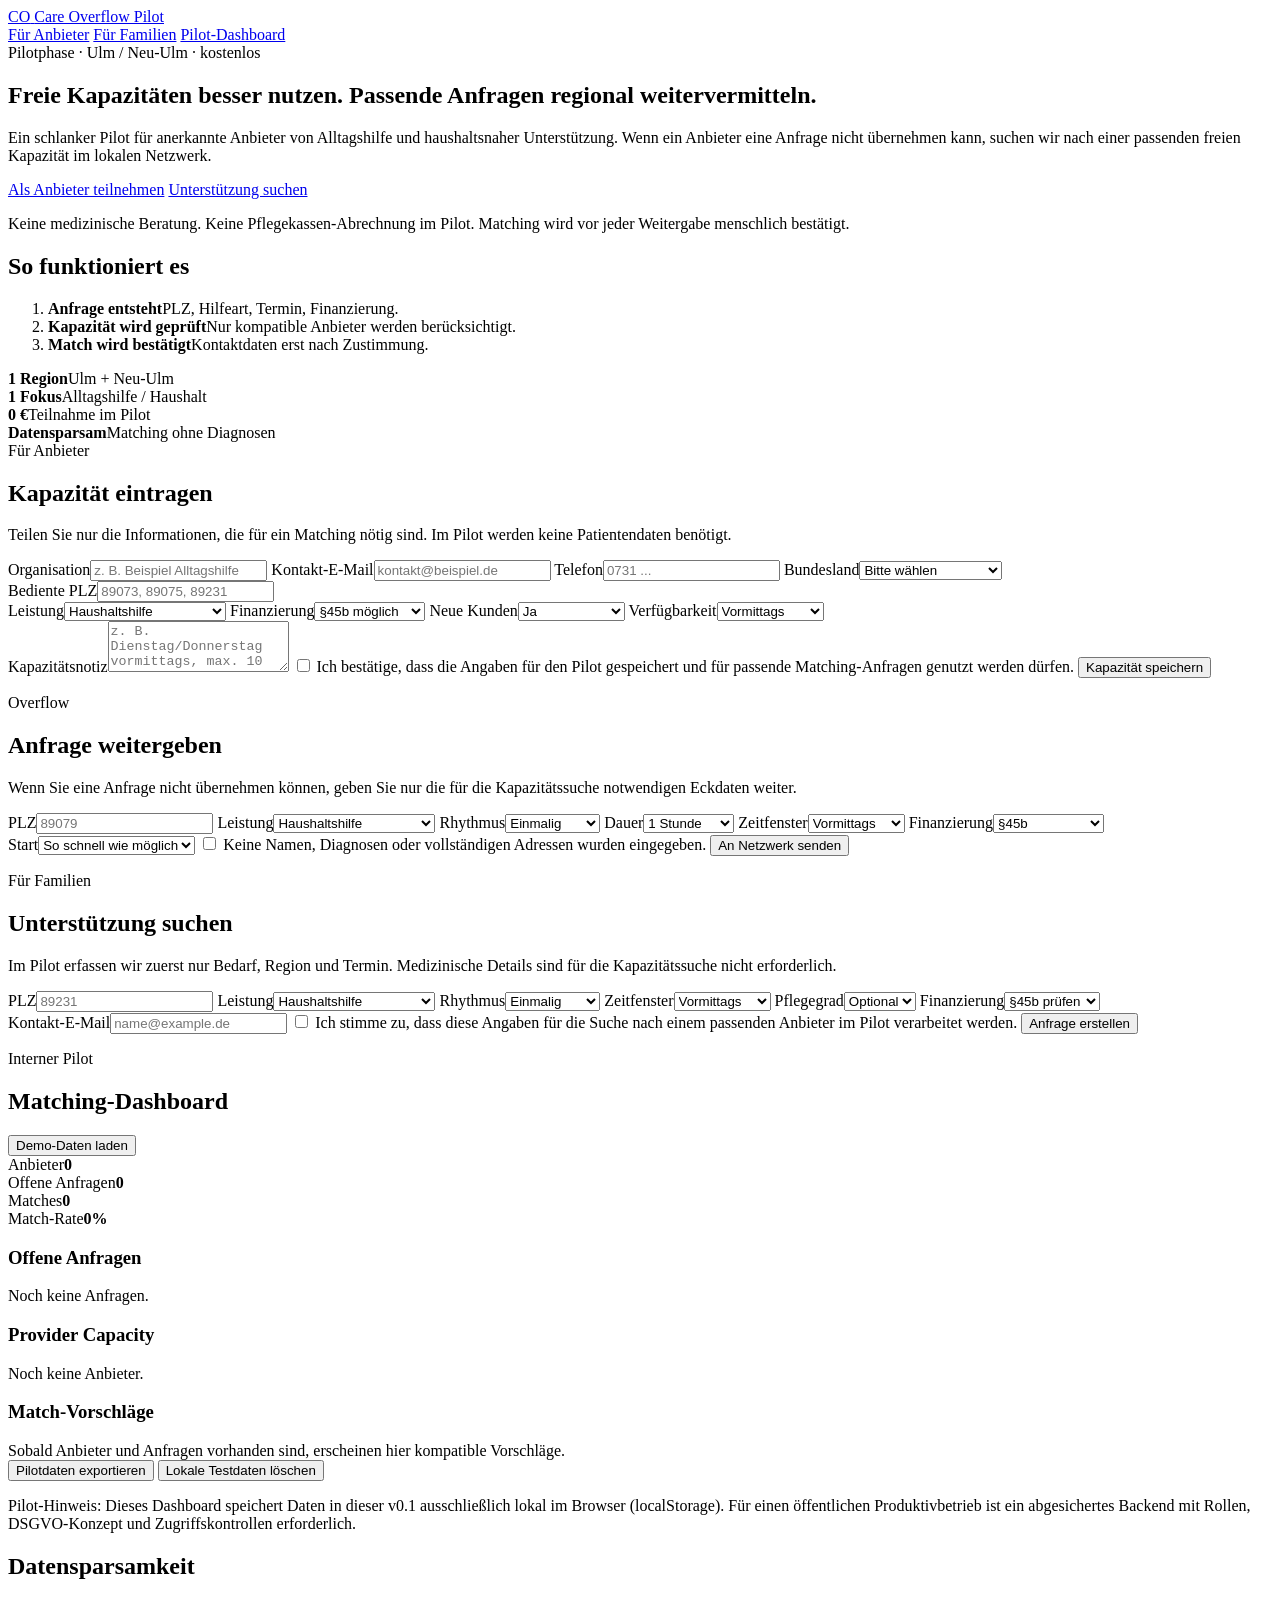
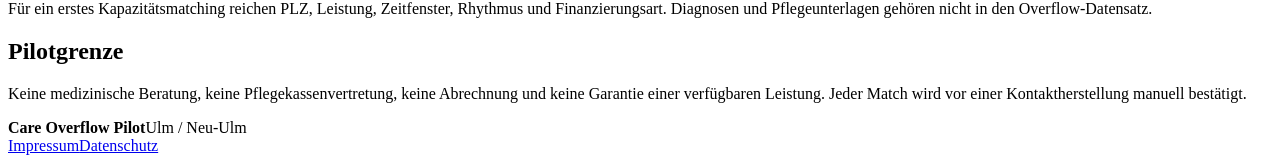
==== index.html @ 8117e543 "Add pilot landing and forms" ====
<!doctype html>
<html lang="de">
<head>
  <meta charset="utf-8" />
  <meta name="viewport" content="width=device-width,initial-scale=1" />
  <meta name="description" content="Pilotnetzwerk für Alltagshilfe und haushaltsnahe Unterstützung in Ulm und Neu-Ulm." />
  <title>Care Overflow Pilot · Ulm/Neu-Ulm</title>
  <link rel="stylesheet" href="assets/styles.css" />
</head>
<body>
  <header class="site-header">
    <a class="brand" href="#top" aria-label="Startseite">
      <span class="brand-mark">CO</span>
      <span>Care Overflow Pilot</span>
    </a>
    <nav>
      <a href="#anbieter">Für Anbieter</a>
      <a href="#familien">Für Familien</a>
      <a href="#dashboard">Pilot-Dashboard</a>
    </nav>
  </header>

  <main id="top">
    <section class="hero">
      <div class="hero-copy">
        <span class="eyebrow">Pilotphase · Ulm / Neu-Ulm · kostenlos</span>
        <h1>Freie Kapazitäten besser nutzen. Passende Anfragen regional weitervermitteln.</h1>
        <p>Ein schlanker Pilot für anerkannte Anbieter von Alltagshilfe und haushaltsnaher Unterstützung. Wenn ein Anbieter eine Anfrage nicht übernehmen kann, suchen wir nach einer passenden freien Kapazität im lokalen Netzwerk.</p>
        <div class="hero-actions">
          <a class="button primary" href="#anbieter">Als Anbieter teilnehmen</a>
          <a class="button ghost" href="#familien">Unterstützung suchen</a>
        </div>
        <p class="trust-note">Keine medizinische Beratung. Keine Pflegekassen-Abrechnung im Pilot. Matching wird vor jeder Weitergabe menschlich bestätigt.</p>
      </div>
      <aside class="hero-card" aria-label="So funktioniert der Pilot">
        <h2>So funktioniert es</h2>
        <ol>
          <li><strong>Anfrage entsteht</strong><span>PLZ, Hilfeart, Termin, Finanzierung.</span></li>
          <li><strong>Kapazität wird geprüft</strong><span>Nur kompatible Anbieter werden berücksichtigt.</span></li>
          <li><strong>Match wird bestätigt</strong><span>Kontaktdaten erst nach Zustimmung.</span></li>
        </ol>
      </aside>
    </section>

    <section class="stats" aria-label="Pilotprinzipien">
      <article><strong>1 Region</strong><span>Ulm + Neu-Ulm</span></article>
      <article><strong>1 Fokus</strong><span>Alltagshilfe / Haushalt</span></article>
      <article><strong>0 €</strong><span>Teilnahme im Pilot</span></article>
      <article><strong>Datensparsam</strong><span>Matching ohne Diagnosen</span></article>
    </section>

    <section id="anbieter" class="section two-column">
      <div>
        <span class="eyebrow">Für Anbieter</span>
        <h2>Kapazität eintragen</h2>
        <p>Teilen Sie nur die Informationen, die für ein Matching nötig sind. Im Pilot werden keine Patientendaten benötigt.</p>
      </div>
      <form id="provider-form" class="card form-card">
        <div class="grid-2">
          <label>Organisation<input name="name" required placeholder="z. B. Beispiel Alltagshilfe" /></label>
          <label>Kontakt-E-Mail<input name="email" required type="email" placeholder="kontakt@beispiel.de" /></label>
          <label>Telefon<input name="phone" placeholder="0731 ..." /></label>
          <label>Bundesland<select name="state" required><option value="">Bitte wählen</option><option>Baden-Württemberg</option><option>Bayern</option></select></label>
        </div>
        <label>Bediente PLZ<input name="postalCodes" required placeholder="89073, 89075, 89231" /></label>
        <div class="grid-2">
          <label>Leistung<select name="service" required><option value="Haushaltshilfe">Haushaltshilfe</option><option value="Alltagsbegleitung">Alltagsbegleitung</option><option value="Einkaufsbegleitung">Einkaufsbegleitung</option><option value="Begleitung zu Terminen">Begleitung zu Terminen</option></select></label>
          <label>Finanzierung<select name="funding" required><option value="§45b möglich">§45b möglich</option><option value="Selbstzahler">Selbstzahler</option><option value="Beides">Beides</option><option value="Noch zu klären">Noch zu klären</option></select></label>
          <label>Neue Kunden<select name="accepting" required><option value="Ja">Ja</option><option value="Eingeschränkt">Eingeschränkt</option><option value="Nein">Nein</option></select></label>
          <label>Verfügbarkeit<select name="availability" required><option value="Vormittags">Vormittags</option><option value="Nachmittags">Nachmittags</option><option value="Flexibel">Flexibel</option><option value="Einzelne Slots">Einzelne Slots</option></select></label>
        </div>
        <label>Kapazitätsnotiz<textarea name="notes" rows="3" placeholder="z. B. Dienstag/Donnerstag vormittags, max. 10 km"></textarea></label>
        <label class="check"><input type="checkbox" required name="consent" /> Ich bestätige, dass die Angaben für den Pilot gespeichert und für passende Matching-Anfragen genutzt werden dürfen.</label>
        <button class="button primary" type="submit">Kapazität speichern</button>
        <p id="provider-message" class="form-message" role="status"></p>
      </form>
    </section>

    <section class="section two-column alt">
      <div>
        <span class="eyebrow">Overflow</span>
        <h2>Anfrage weitergeben</h2>
        <p>Wenn Sie eine Anfrage nicht übernehmen können, geben Sie nur die für die Kapazitätssuche notwendigen Eckdaten weiter.</p>
      </div>
      <form id="overflow-form" class="card form-card">
        <div class="grid-2">
          <label>PLZ<input name="postalCode" required pattern="[0-9]{5}" placeholder="89079" /></label>
          <label>Leistung<select name="service" required><option>Haushaltshilfe</option><option>Alltagsbegleitung</option><option>Einkaufsbegleitung</option><option>Begleitung zu Terminen</option></select></label>
          <label>Rhythmus<select name="frequency" required><option>Einmalig</option><option>Wöchentlich</option><option>14-tägig</option><option>Flexibel</option></select></label>
          <label>Dauer<select name="duration" required><option>1 Stunde</option><option>2 Stunden</option><option>3 Stunden</option><option>4+ Stunden</option></select></label>
          <label>Zeitfenster<select name="timeWindow" required><option>Vormittags</option><option>Nachmittags</option><option>Flexibel</option></select></label>
          <label>Finanzierung<select name="funding" required><option>§45b</option><option>Selbstzahler</option><option>Noch zu klären</option></select></label>
        </div>
        <label>Start<select name="start" required><option>So schnell wie möglich</option><option>Innerhalb 7 Tage</option><option>Innerhalb 30 Tage</option><option>Später</option></select></label>
        <label class="check"><input type="checkbox" required /> Keine Namen, Diagnosen oder vollständigen Adressen wurden eingegeben.</label>
        <button class="button primary" type="submit">An Netzwerk senden</button>
        <p id="overflow-message" class="form-message" role="status"></p>
      </form>
    </section>

    <section id="familien" class="section two-column">
      <div>
        <span class="eyebrow">Für Familien</span>
        <h2>Unterstützung suchen</h2>
        <p>Im Pilot erfassen wir zuerst nur Bedarf, Region und Termin. Medizinische Details sind für die Kapazitätssuche nicht erforderlich.</p>
      </div>
      <form id="family-form" class="card form-card">
        <div class="grid-2">
          <label>PLZ<input name="postalCode" required pattern="[0-9]{5}" placeholder="89231" /></label>
          <label>Leistung<select name="service" required><option>Haushaltshilfe</option><option>Alltagsbegleitung</option><option>Einkaufsbegleitung</option><option>Begleitung zu Terminen</option></select></label>
          <label>Rhythmus<select name="frequency" required><option>Einmalig</option><option>Wöchentlich</option><option>14-tägig</option><option>Flexibel</option></select></label>
          <label>Zeitfenster<select name="timeWindow" required><option>Vormittags</option><option>Nachmittags</option><option>Flexibel</option></select></label>
          <label>Pflegegrad<select name="careLevel"><option value="">Optional</option><option>1</option><option>2</option><option>3</option><option>4</option><option>5</option></select></label>
          <label>Finanzierung<select name="funding"><option>§45b prüfen</option><option>Selbstzahler</option><option>Noch unklar</option></select></label>
        </div>
        <label>Kontakt-E-Mail<input type="email" required name="email" placeholder="name@example.de" /></label>
        <label class="check"><input type="checkbox" required /> Ich stimme zu, dass diese Angaben für die Suche nach einem passenden Anbieter im Pilot verarbeitet werden.</label>
        <button class="button primary" type="submit">Anfrage erstellen</button>
        <p id="family-message" class="form-message" role="status"></p>
      </form>
    </section>

    <section id="dashboard" class="section dashboard-section">
      <div class="dashboard-head">
        <div><span class="eyebrow">Interner Pilot</span><h2>Matching-Dashboard</h2></div>
        <button id="seed-demo" class="button ghost" type="button">Demo-Daten laden</button>
      </div>
      <div class="dashboard-metrics">
        <article><span>Anbieter</span><strong id="metric-providers">0</strong></article>
        <article><span>Offene Anfragen</span><strong id="metric-open">0</strong></article>
        <article><span>Matches</span><strong id="metric-matched">0</strong></article>
        <article><span>Match-Rate</span><strong id="metric-rate">0%</strong></article>
      </div>
      <div class="dashboard-grid">
        <div class="card table-card">
          <h3>Offene Anfragen</h3>
          <div id="requests-list" class="list-empty">Noch keine Anfragen.</div>
        </div>
        <div class="card table-card">
          <h3>Provider Capacity</h3>
          <div id="providers-list" class="list-empty">Noch keine Anbieter.</div>
        </div>
      </div>
      <div class="card match-card">
        <h3>Match-Vorschläge</h3>
        <div id="matches-list" class="list-empty">Sobald Anbieter und Anfragen vorhanden sind, erscheinen hier kompatible Vorschläge.</div>
      </div>
      <div class="dashboard-actions">
        <button id="export-data" class="button ghost" type="button">Pilotdaten exportieren</button>
        <button id="clear-data" class="button danger" type="button">Lokale Testdaten löschen</button>
      </div>
      <p class="small-print">Pilot-Hinweis: Dieses Dashboard speichert Daten in dieser v0.1 ausschließlich lokal im Browser (localStorage). Für einen öffentlichen Produktivbetrieb ist ein abgesichertes Backend mit Rollen, DSGVO-Konzept und Zugriffskontrollen erforderlich.</p>
    </section>

    <section class="section legal-grid">
      <article class="card"><h2>Datensparsamkeit</h2><p>Für ein erstes Kapazitätsmatching reichen PLZ, Leistung, Zeitfenster, Rhythmus und Finanzierungsart. Diagnosen und Pflegeunterlagen gehören nicht in den Overflow-Datensatz.</p></article>
      <article class="card"><h2>Pilotgrenze</h2><p>Keine medizinische Beratung, keine Pflegekassenvertretung, keine Abrechnung und keine Garantie einer verfügbaren Leistung. Jeder Match wird vor einer Kontaktherstellung manuell bestätigt.</p></article>
    </section>
  </main>

  <footer>
    <div><strong>Care Overflow Pilot</strong><span>Ulm / Neu-Ulm</span></div>
    <div class="footer-links"><a href="impressum.html">Impressum</a><a href="datenschutz.html">Datenschutz</a></div>
  </footer>

  <script src="assets/app.js"></script>
</body>
</html>
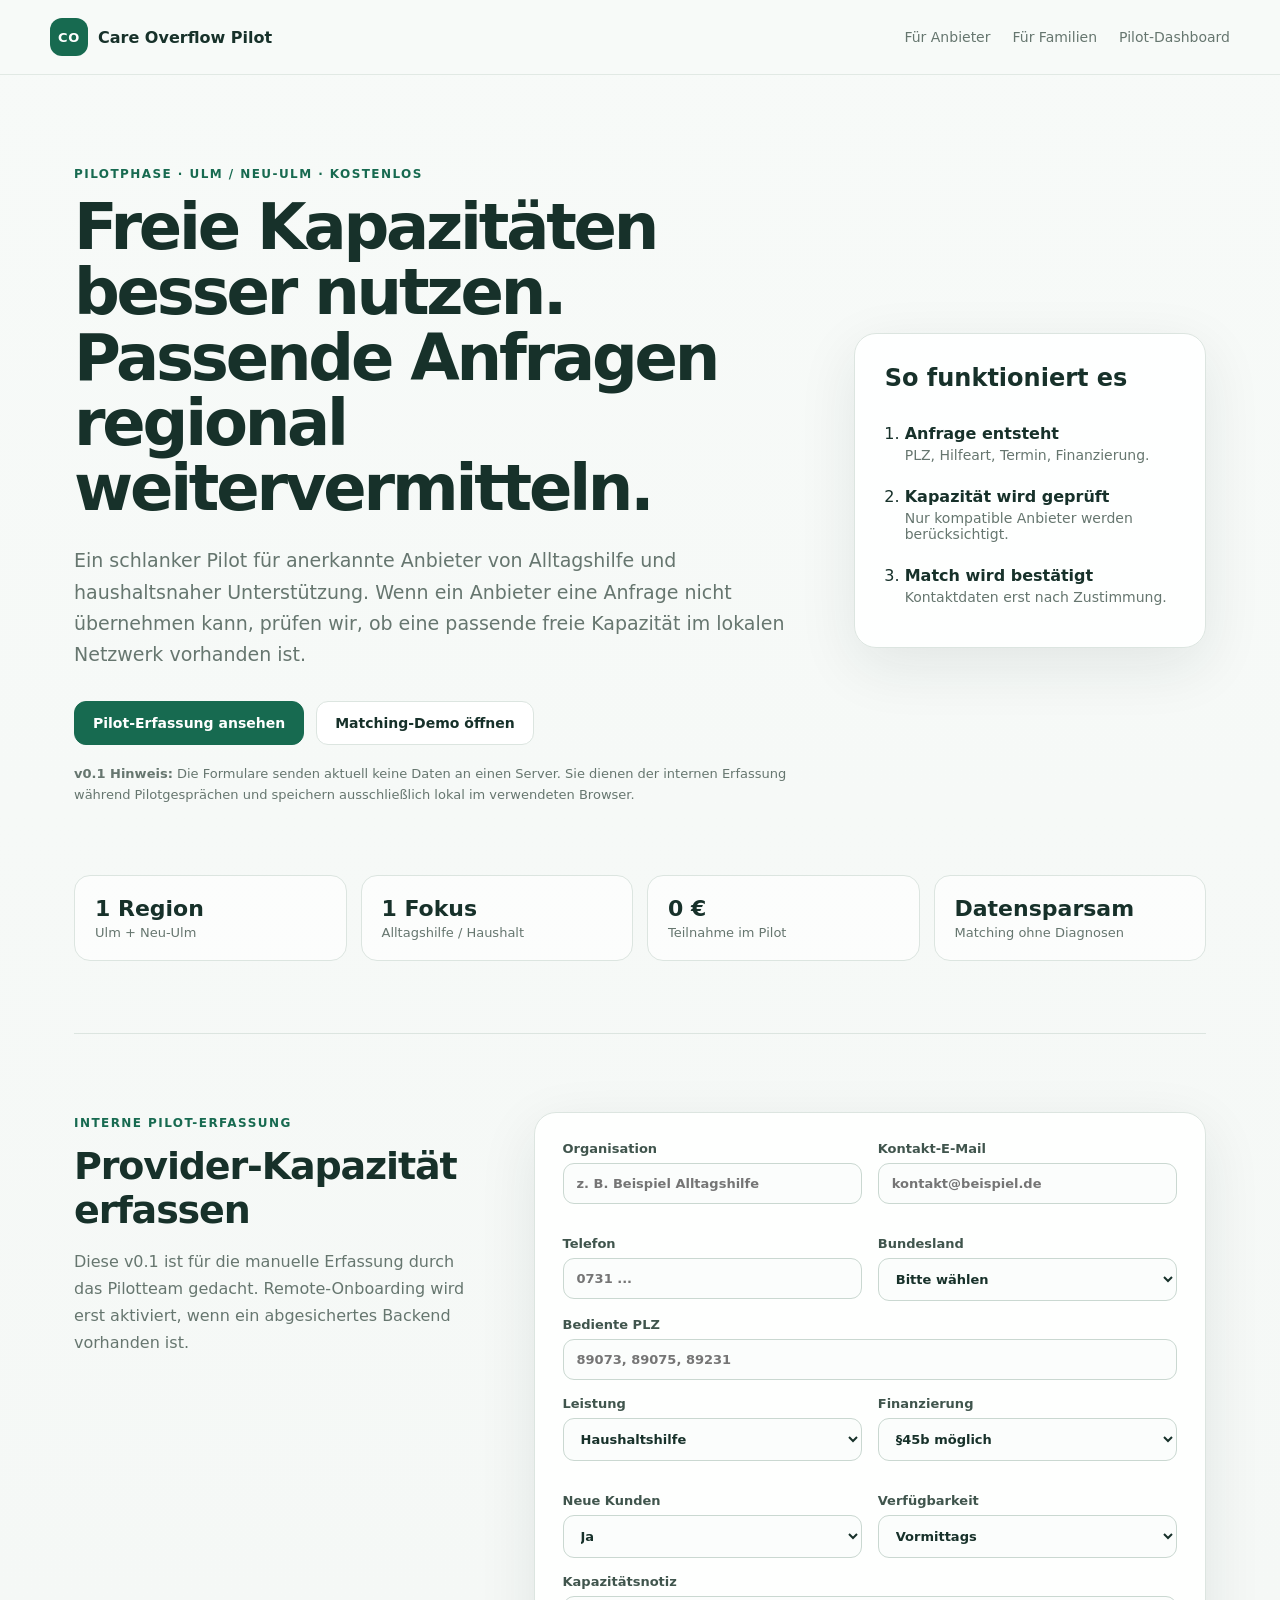
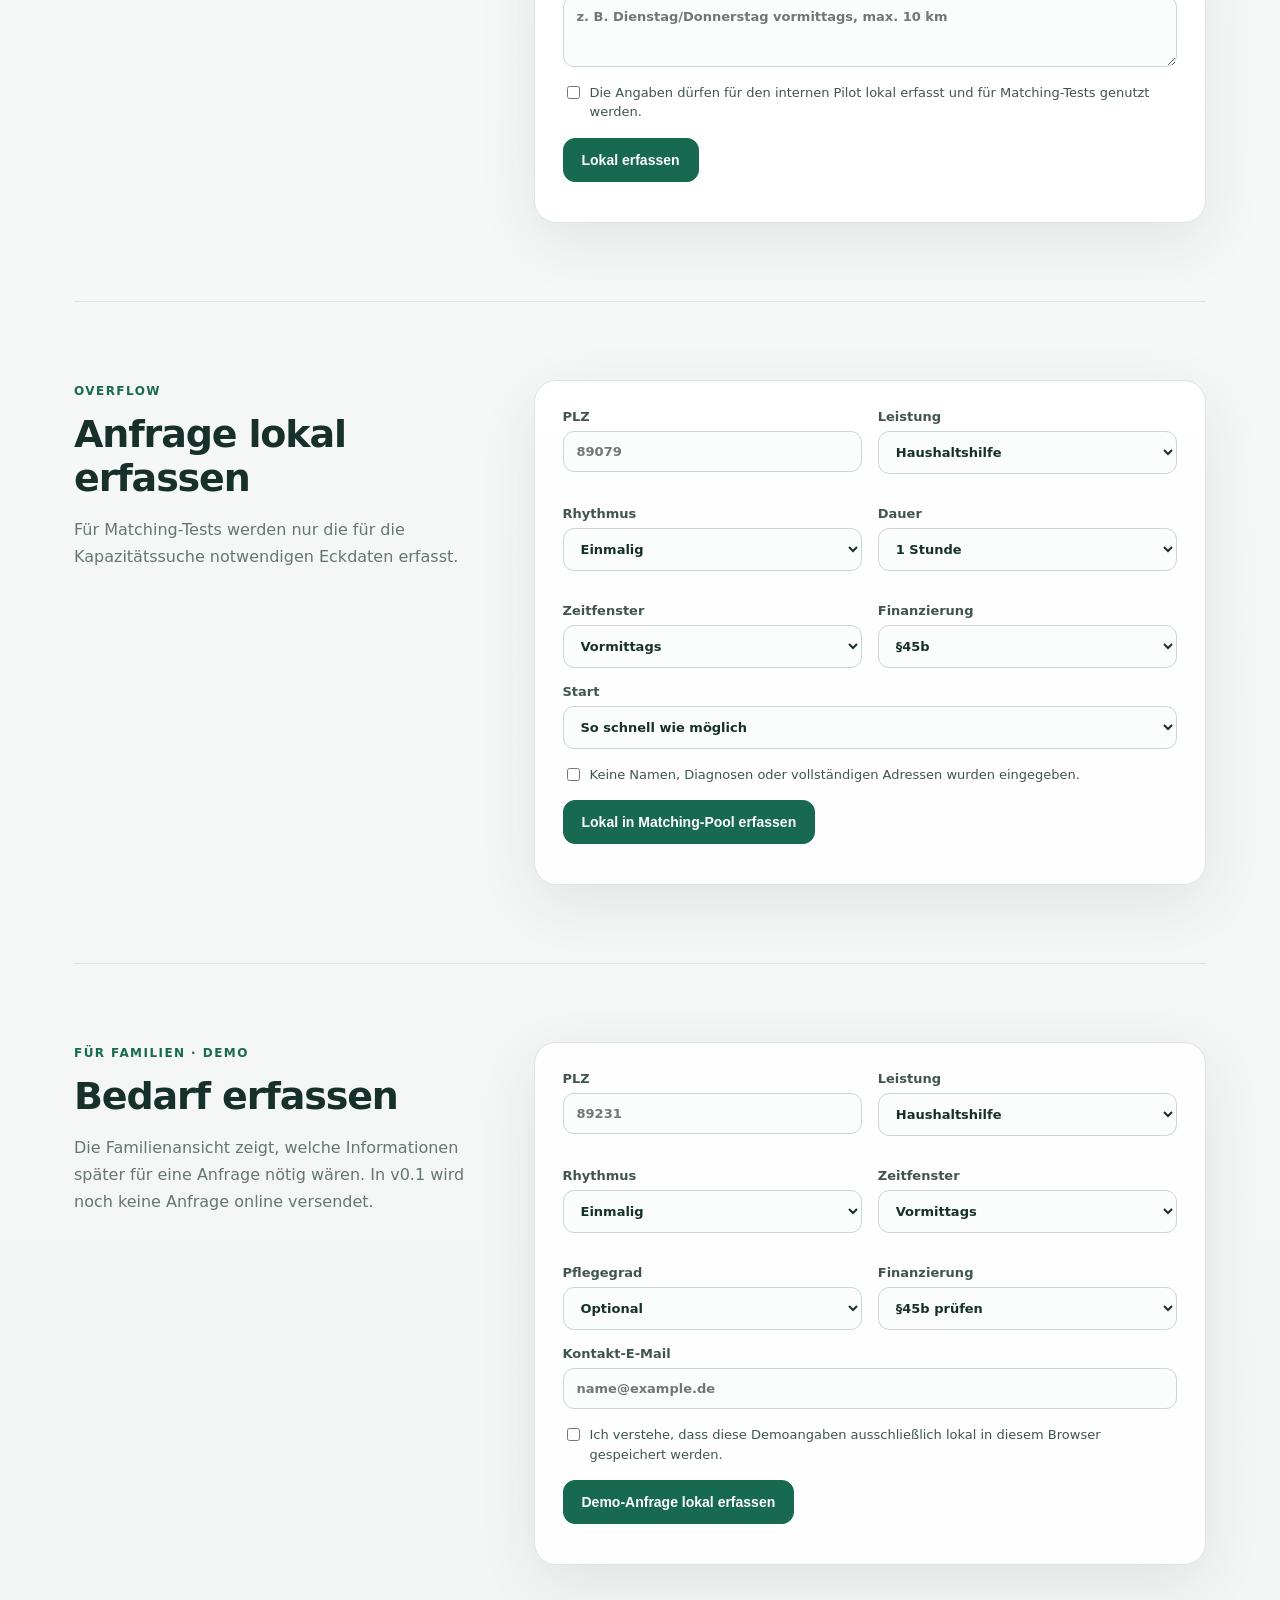
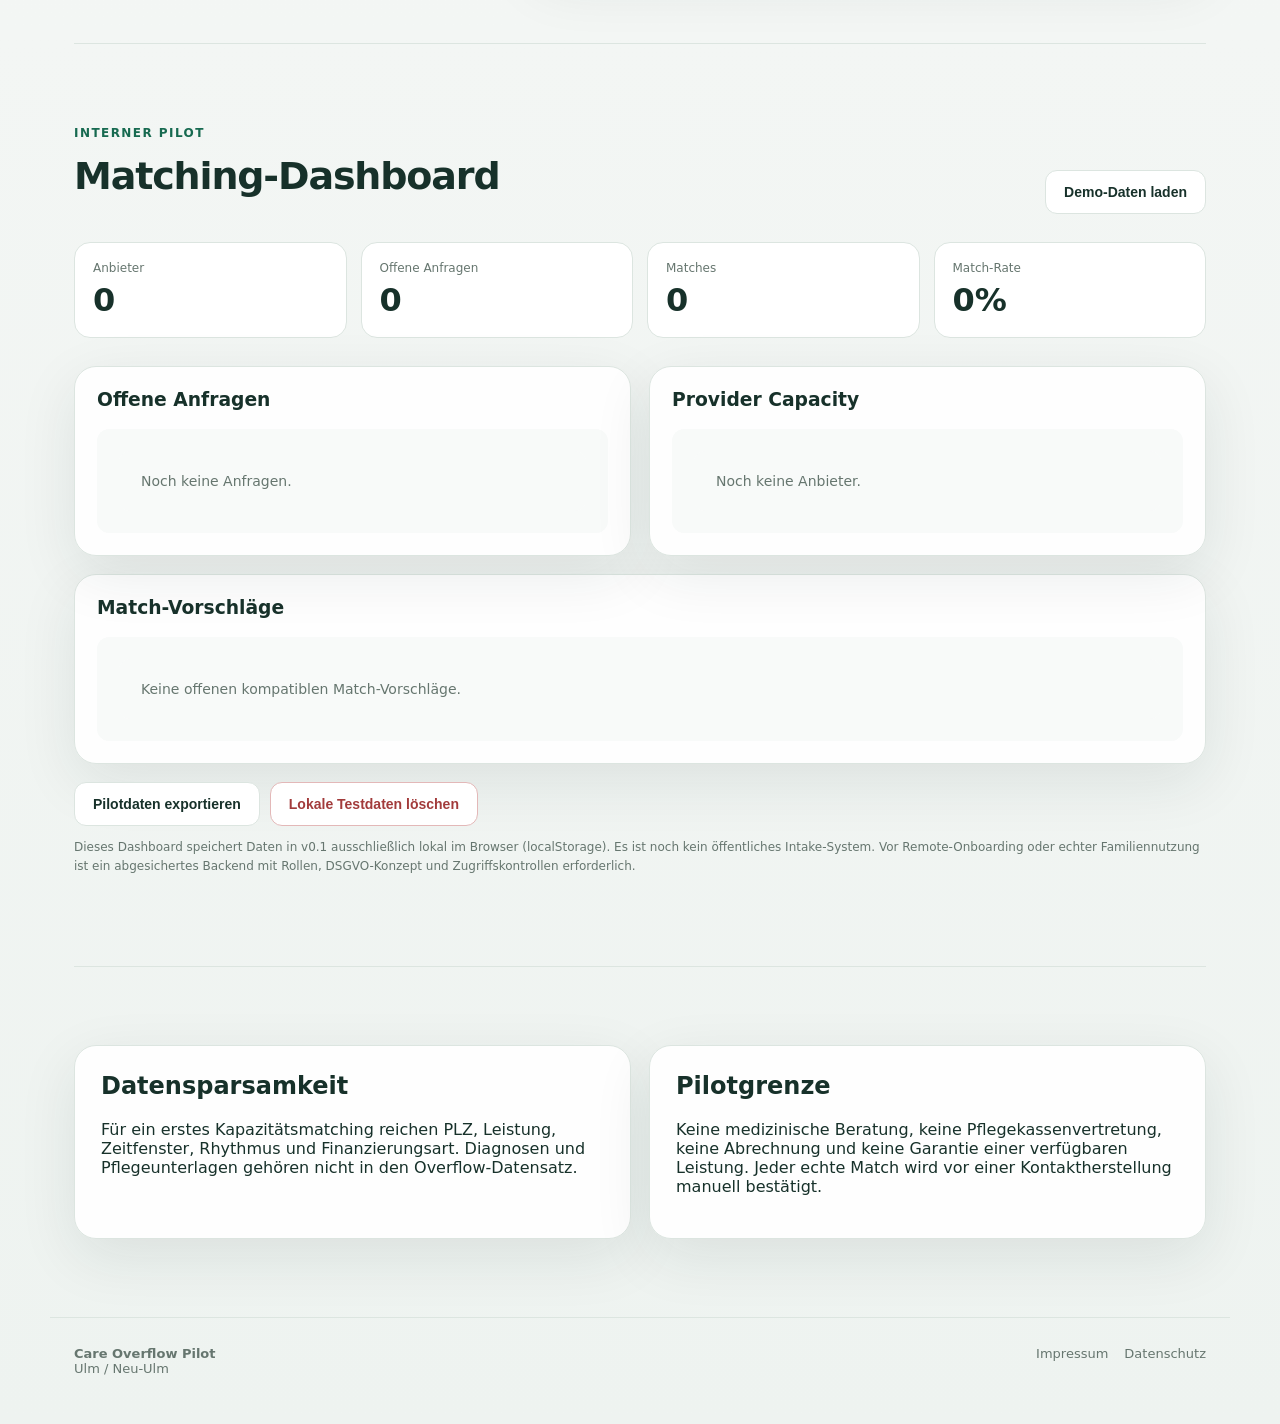
==== commit e5c494b1: "Make v0.1 local-only behavior explicit" ====
--- a/index.html
+++ b/index.html
@@ -9,15 +9,8 @@
 </head>
 <body>
   <header class="site-header">
-    <a class="brand" href="#top" aria-label="Startseite">
-      <span class="brand-mark">CO</span>
-      <span>Care Overflow Pilot</span>
-    </a>
-    <nav>
-      <a href="#anbieter">Für Anbieter</a>
-      <a href="#familien">Für Familien</a>
-      <a href="#dashboard">Pilot-Dashboard</a>
-    </nav>
+    <a class="brand" href="#top" aria-label="Startseite"><span class="brand-mark">CO</span><span>Care Overflow Pilot</span></a>
+    <nav><a href="#anbieter">Für Anbieter</a><a href="#familien">Für Familien</a><a href="#dashboard">Pilot-Dashboard</a></nav>
   </header>
 
   <main id="top">
@@ -25,12 +18,9 @@
       <div class="hero-copy">
         <span class="eyebrow">Pilotphase · Ulm / Neu-Ulm · kostenlos</span>
         <h1>Freie Kapazitäten besser nutzen. Passende Anfragen regional weitervermitteln.</h1>
-        <p>Ein schlanker Pilot für anerkannte Anbieter von Alltagshilfe und haushaltsnaher Unterstützung. Wenn ein Anbieter eine Anfrage nicht übernehmen kann, suchen wir nach einer passenden freien Kapazität im lokalen Netzwerk.</p>
-        <div class="hero-actions">
-          <a class="button primary" href="#anbieter">Als Anbieter teilnehmen</a>
-          <a class="button ghost" href="#familien">Unterstützung suchen</a>
-        </div>
-        <p class="trust-note">Keine medizinische Beratung. Keine Pflegekassen-Abrechnung im Pilot. Matching wird vor jeder Weitergabe menschlich bestätigt.</p>
+        <p>Ein schlanker Pilot für anerkannte Anbieter von Alltagshilfe und haushaltsnaher Unterstützung. Wenn ein Anbieter eine Anfrage nicht übernehmen kann, prüfen wir, ob eine passende freie Kapazität im lokalen Netzwerk vorhanden ist.</p>
+        <div class="hero-actions"><a class="button primary" href="#anbieter">Pilot-Erfassung ansehen</a><a class="button ghost" href="#dashboard">Matching-Demo öffnen</a></div>
+        <p class="trust-note"><strong>v0.1 Hinweis:</strong> Die Formulare senden aktuell keine Daten an einen Server. Sie dienen der internen Erfassung während Pilotgesprächen und speichern ausschließlich lokal im verwendeten Browser.</p>
       </div>
       <aside class="hero-card" aria-label="So funktioniert der Pilot">
         <h2>So funktioniert es</h2>
@@ -51,9 +41,9 @@
 
     <section id="anbieter" class="section two-column">
       <div>
-        <span class="eyebrow">Für Anbieter</span>
-        <h2>Kapazität eintragen</h2>
-        <p>Teilen Sie nur die Informationen, die für ein Matching nötig sind. Im Pilot werden keine Patientendaten benötigt.</p>
+        <span class="eyebrow">Interne Pilot-Erfassung</span>
+        <h2>Provider-Kapazität erfassen</h2>
+        <p>Diese v0.1 ist für die manuelle Erfassung durch das Pilotteam gedacht. Remote-Onboarding wird erst aktiviert, wenn ein abgesichertes Backend vorhanden ist.</p>
       </div>
       <form id="provider-form" class="card form-card">
         <div class="grid-2">
@@ -70,18 +60,14 @@
           <label>Verfügbarkeit<select name="availability" required><option value="Vormittags">Vormittags</option><option value="Nachmittags">Nachmittags</option><option value="Flexibel">Flexibel</option><option value="Einzelne Slots">Einzelne Slots</option></select></label>
         </div>
         <label>Kapazitätsnotiz<textarea name="notes" rows="3" placeholder="z. B. Dienstag/Donnerstag vormittags, max. 10 km"></textarea></label>
-        <label class="check"><input type="checkbox" required name="consent" /> Ich bestätige, dass die Angaben für den Pilot gespeichert und für passende Matching-Anfragen genutzt werden dürfen.</label>
-        <button class="button primary" type="submit">Kapazität speichern</button>
+        <label class="check"><input type="checkbox" required name="consent" /> Die Angaben dürfen für den internen Pilot lokal erfasst und für Matching-Tests genutzt werden.</label>
+        <button class="button primary" type="submit">Lokal erfassen</button>
         <p id="provider-message" class="form-message" role="status"></p>
       </form>
     </section>
 
     <section class="section two-column alt">
-      <div>
-        <span class="eyebrow">Overflow</span>
-        <h2>Anfrage weitergeben</h2>
-        <p>Wenn Sie eine Anfrage nicht übernehmen können, geben Sie nur die für die Kapazitätssuche notwendigen Eckdaten weiter.</p>
-      </div>
+      <div><span class="eyebrow">Overflow</span><h2>Anfrage lokal erfassen</h2><p>Für Matching-Tests werden nur die für die Kapazitätssuche notwendigen Eckdaten erfasst.</p></div>
       <form id="overflow-form" class="card form-card">
         <div class="grid-2">
           <label>PLZ<input name="postalCode" required pattern="[0-9]{5}" placeholder="89079" /></label>
@@ -93,17 +79,13 @@
         </div>
         <label>Start<select name="start" required><option>So schnell wie möglich</option><option>Innerhalb 7 Tage</option><option>Innerhalb 30 Tage</option><option>Später</option></select></label>
         <label class="check"><input type="checkbox" required /> Keine Namen, Diagnosen oder vollständigen Adressen wurden eingegeben.</label>
-        <button class="button primary" type="submit">An Netzwerk senden</button>
+        <button class="button primary" type="submit">Lokal in Matching-Pool erfassen</button>
         <p id="overflow-message" class="form-message" role="status"></p>
       </form>
     </section>
 
     <section id="familien" class="section two-column">
-      <div>
-        <span class="eyebrow">Für Familien</span>
-        <h2>Unterstützung suchen</h2>
-        <p>Im Pilot erfassen wir zuerst nur Bedarf, Region und Termin. Medizinische Details sind für die Kapazitätssuche nicht erforderlich.</p>
-      </div>
+      <div><span class="eyebrow">Für Familien · Demo</span><h2>Bedarf erfassen</h2><p>Die Familienansicht zeigt, welche Informationen später für eine Anfrage nötig wären. In v0.1 wird noch keine Anfrage online versendet.</p></div>
       <form id="family-form" class="card form-card">
         <div class="grid-2">
           <label>PLZ<input name="postalCode" required pattern="[0-9]{5}" placeholder="89231" /></label>
@@ -114,55 +96,28 @@
           <label>Finanzierung<select name="funding"><option>§45b prüfen</option><option>Selbstzahler</option><option>Noch unklar</option></select></label>
         </div>
         <label>Kontakt-E-Mail<input type="email" required name="email" placeholder="name@example.de" /></label>
-        <label class="check"><input type="checkbox" required /> Ich stimme zu, dass diese Angaben für die Suche nach einem passenden Anbieter im Pilot verarbeitet werden.</label>
-        <button class="button primary" type="submit">Anfrage erstellen</button>
+        <label class="check"><input type="checkbox" required /> Ich verstehe, dass diese Demoangaben ausschließlich lokal in diesem Browser gespeichert werden.</label>
+        <button class="button primary" type="submit">Demo-Anfrage lokal erfassen</button>
         <p id="family-message" class="form-message" role="status"></p>
       </form>
     </section>
 
     <section id="dashboard" class="section dashboard-section">
-      <div class="dashboard-head">
-        <div><span class="eyebrow">Interner Pilot</span><h2>Matching-Dashboard</h2></div>
-        <button id="seed-demo" class="button ghost" type="button">Demo-Daten laden</button>
-      </div>
-      <div class="dashboard-metrics">
-        <article><span>Anbieter</span><strong id="metric-providers">0</strong></article>
-        <article><span>Offene Anfragen</span><strong id="metric-open">0</strong></article>
-        <article><span>Matches</span><strong id="metric-matched">0</strong></article>
-        <article><span>Match-Rate</span><strong id="metric-rate">0%</strong></article>
-      </div>
-      <div class="dashboard-grid">
-        <div class="card table-card">
-          <h3>Offene Anfragen</h3>
-          <div id="requests-list" class="list-empty">Noch keine Anfragen.</div>
-        </div>
-        <div class="card table-card">
-          <h3>Provider Capacity</h3>
-          <div id="providers-list" class="list-empty">Noch keine Anbieter.</div>
-        </div>
-      </div>
-      <div class="card match-card">
-        <h3>Match-Vorschläge</h3>
-        <div id="matches-list" class="list-empty">Sobald Anbieter und Anfragen vorhanden sind, erscheinen hier kompatible Vorschläge.</div>
-      </div>
-      <div class="dashboard-actions">
-        <button id="export-data" class="button ghost" type="button">Pilotdaten exportieren</button>
-        <button id="clear-data" class="button danger" type="button">Lokale Testdaten löschen</button>
-      </div>
-      <p class="small-print">Pilot-Hinweis: Dieses Dashboard speichert Daten in dieser v0.1 ausschließlich lokal im Browser (localStorage). Für einen öffentlichen Produktivbetrieb ist ein abgesichertes Backend mit Rollen, DSGVO-Konzept und Zugriffskontrollen erforderlich.</p>
+      <div class="dashboard-head"><div><span class="eyebrow">Interner Pilot</span><h2>Matching-Dashboard</h2></div><button id="seed-demo" class="button ghost" type="button">Demo-Daten laden</button></div>
+      <div class="dashboard-metrics"><article><span>Anbieter</span><strong id="metric-providers">0</strong></article><article><span>Offene Anfragen</span><strong id="metric-open">0</strong></article><article><span>Matches</span><strong id="metric-matched">0</strong></article><article><span>Match-Rate</span><strong id="metric-rate">0%</strong></article></div>
+      <div class="dashboard-grid"><div class="card table-card"><h3>Offene Anfragen</h3><div id="requests-list" class="list-empty">Noch keine Anfragen.</div></div><div class="card table-card"><h3>Provider Capacity</h3><div id="providers-list" class="list-empty">Noch keine Anbieter.</div></div></div>
+      <div class="card match-card"><h3>Match-Vorschläge</h3><div id="matches-list" class="list-empty">Sobald Anbieter und Anfragen vorhanden sind, erscheinen hier kompatible Vorschläge.</div></div>
+      <div class="dashboard-actions"><button id="export-data" class="button ghost" type="button">Pilotdaten exportieren</button><button id="clear-data" class="button danger" type="button">Lokale Testdaten löschen</button></div>
+      <p class="small-print">Dieses Dashboard speichert Daten in v0.1 ausschließlich lokal im Browser (localStorage). Es ist noch kein öffentliches Intake-System. Vor Remote-Onboarding oder echter Familiennutzung ist ein abgesichertes Backend mit Rollen, DSGVO-Konzept und Zugriffskontrollen erforderlich.</p>
     </section>
 
     <section class="section legal-grid">
       <article class="card"><h2>Datensparsamkeit</h2><p>Für ein erstes Kapazitätsmatching reichen PLZ, Leistung, Zeitfenster, Rhythmus und Finanzierungsart. Diagnosen und Pflegeunterlagen gehören nicht in den Overflow-Datensatz.</p></article>
-      <article class="card"><h2>Pilotgrenze</h2><p>Keine medizinische Beratung, keine Pflegekassenvertretung, keine Abrechnung und keine Garantie einer verfügbaren Leistung. Jeder Match wird vor einer Kontaktherstellung manuell bestätigt.</p></article>
+      <article class="card"><h2>Pilotgrenze</h2><p>Keine medizinische Beratung, keine Pflegekassenvertretung, keine Abrechnung und keine Garantie einer verfügbaren Leistung. Jeder echte Match wird vor einer Kontaktherstellung manuell bestätigt.</p></article>
     </section>
   </main>
 
-  <footer>
-    <div><strong>Care Overflow Pilot</strong><span>Ulm / Neu-Ulm</span></div>
-    <div class="footer-links"><a href="impressum.html">Impressum</a><a href="datenschutz.html">Datenschutz</a></div>
-  </footer>
-
+  <footer><div><strong>Care Overflow Pilot</strong><span>Ulm / Neu-Ulm</span></div><div class="footer-links"><a href="impressum.html">Impressum</a><a href="datenschutz.html">Datenschutz</a></div></footer>
   <script src="assets/app.js"></script>
 </body>
 </html>
--- a/assets/styles.css
+++ b/assets/styles.css
@@ -0,0 +1 @@
+:root{--bg:#f4f7f5;--surface:#fff;--text:#17312a;--muted:#66766f;--accent:#176a50;--accent-dark:#0f4c39;--line:#dce5e0;--soft:#e8f2ed;--danger:#a23b3b;--shadow:0 18px 60px rgba(23,49,42,.09);font-family:Inter,ui-sans-serif,system-ui,-apple-system,BlinkMacSystemFont,"Segoe UI",sans-serif;color:var(--text);background:var(--bg)}*{box-sizing:border-box}body{margin:0;background:linear-gradient(180deg,#f7faf8 0,#f3f6f4 70%,#eef3f0 100%);color:var(--text)}a{color:inherit;text-decoration:none}.site-header{position:sticky;top:0;z-index:20;display:flex;align-items:center;justify-content:space-between;padding:18px max(24px,calc((100vw - 1180px)/2));background:rgba(247,250,248,.92);backdrop-filter:blur(16px);border-bottom:1px solid rgba(220,229,224,.8)}.brand{display:flex;align-items:center;gap:10px;font-weight:800}.brand-mark{display:grid;place-items:center;width:38px;height:38px;border-radius:12px;background:var(--accent);color:#fff;font-size:13px;letter-spacing:.06em}.site-header nav{display:flex;gap:22px;color:var(--muted);font-size:14px}.site-header nav a:hover{color:var(--accent)}main{max-width:1180px;margin:0 auto;padding:0 24px}.hero{display:grid;grid-template-columns:1.35fr .65fr;gap:48px;align-items:center;padding:88px 0 56px}.eyebrow{display:inline-block;font-size:12px;font-weight:800;letter-spacing:.12em;text-transform:uppercase;color:var(--accent);margin-bottom:14px}.hero h1{font-size:clamp(42px,5vw,72px);line-height:1.02;letter-spacing:-.05em;margin:0 0 24px;max-width:900px}.hero p{font-size:19px;line-height:1.65;color:var(--muted);max-width:760px}.hero-actions{display:flex;gap:12px;flex-wrap:wrap;margin:30px 0 18px}.button{display:inline-flex;align-items:center;justify-content:center;min-height:44px;padding:0 18px;border-radius:12px;border:1px solid var(--line);font-weight:800;font-size:14px;cursor:pointer;background:#fff;color:var(--text)}.button.primary{background:var(--accent);border-color:var(--accent);color:#fff}.button.primary:hover{background:var(--accent-dark)}.button.ghost:hover{border-color:var(--accent);color:var(--accent)}.button.danger{color:var(--danger);border-color:#e3b8b8;background:#fff}.trust-note{font-size:13px!important}.hero-card,.card{background:rgba(255,255,255,.94);border:1px solid var(--line);border-radius:22px;box-shadow:var(--shadow)}.hero-card{padding:30px}.hero-card h2{margin-top:0}.hero-card ol{padding-left:20px;margin:0}.hero-card li{padding:12px 0}.hero-card li span{display:block;color:var(--muted);font-size:14px;margin-top:4px}.stats{display:grid;grid-template-columns:repeat(4,1fr);gap:14px;margin-bottom:72px}.stats article{padding:20px;border:1px solid var(--line);border-radius:16px;background:rgba(255,255,255,.65)}.stats strong,.stats span{display:block}.stats strong{font-size:22px}.stats span{color:var(--muted);font-size:13px;margin-top:4px}.section{padding:78px 0;border-top:1px solid var(--line)}.two-column{display:grid;grid-template-columns:.75fr 1.25fr;gap:56px;align-items:start}.two-column h2,.dashboard-section h2{font-size:38px;letter-spacing:-.03em;margin:0 0 16px}.two-column p{color:var(--muted);line-height:1.7}.form-card{padding:28px}.grid-2{display:grid;grid-template-columns:1fr 1fr;gap:16px}label{display:flex;flex-direction:column;gap:7px;font-size:13px;font-weight:750;color:#40554d;margin-bottom:16px}input,select,textarea{width:100%;border:1px solid #cad8d1;border-radius:11px;background:#fbfdfc;color:var(--text);padding:12px 13px;font:inherit;outline:none}input:focus,select:focus,textarea:focus{border-color:var(--accent);box-shadow:0 0 0 3px rgba(23,106,80,.1)}textarea{resize:vertical}.check{flex-direction:row;align-items:flex-start;font-weight:500;line-height:1.5}.check input{width:auto;margin-top:3px}.form-message{font-size:14px!important;margin:12px 0 0!important;color:var(--accent)!important}.dashboard-head{display:flex;justify-content:space-between;align-items:end;gap:24px}.dashboard-metrics{display:grid;grid-template-columns:repeat(4,1fr);gap:14px;margin:28px 0}.dashboard-metrics article{background:var(--surface);border:1px solid var(--line);border-radius:16px;padding:18px}.dashboard-metrics span{display:block;color:var(--muted);font-size:12px}.dashboard-metrics strong{display:block;font-size:32px;margin-top:6px}.dashboard-grid{display:grid;grid-template-columns:1fr 1fr;gap:18px}.table-card,.match-card{padding:22px}.table-card h3,.match-card h3{margin-top:0}.match-card{margin-top:18px}.list-empty{padding:22px;background:#f8faf9;border-radius:12px;color:var(--muted);font-size:14px}.list-row{display:grid;gap:7px;padding:14px 0;border-bottom:1px solid var(--line)}.list-row:last-child{border-bottom:0}.row-top{display:flex;justify-content:space-between;gap:10px;align-items:center}.pill{display:inline-flex;padding:5px 9px;border-radius:999px;background:var(--soft);color:var(--accent);font-size:11px;font-weight:800}.pill.open{background:#fff4db;color:#825b00}.pill.matched{background:#e4f5eb;color:#1e6d44}.meta{color:var(--muted);font-size:12px;line-height:1.5}.match-item{display:flex;justify-content:space-between;gap:18px;align-items:center;padding:14px 0;border-bottom:1px solid var(--line)}.match-item:last-child{border-bottom:0}.match-item button{white-space:nowrap}.dashboard-actions{display:flex;gap:10px;margin-top:18px}.small-print{font-size:12px;color:var(--muted);line-height:1.6}.legal-grid{display:grid;grid-template-columns:1fr 1fr;gap:18px}.legal-grid .card{padding:26px}.legal-grid h2{margin-top:0}footer{max-width:1180px;margin:0 auto;padding:28px 24px 48px;display:flex;justify-content:space-between;border-top:1px solid var(--line);color:var(--muted);font-size:13px}footer strong,footer span{display:block}.footer-links{display:flex;gap:16px}@media(max-width:850px){.site-header nav{display:none}.hero,.two-column{grid-template-columns:1fr}.hero{padding-top:54px}.stats{grid-template-columns:1fr 1fr}.dashboard-grid,.legal-grid{grid-template-columns:1fr}.dashboard-metrics{grid-template-columns:1fr 1fr}.grid-2{grid-template-columns:1fr}.hero h1{font-size:46px}}@media(max-width:520px){main{padding:0 16px}.site-header{padding:14px 16px}.hero h1{font-size:38px}.stats,.dashboard-metrics{grid-template-columns:1fr}.dashboard-head{align-items:flex-start;flex-direction:column}.dashboard-actions{flex-direction:column}footer{padding-left:16px;padding-right:16px;flex-direction:column;gap:18px}}
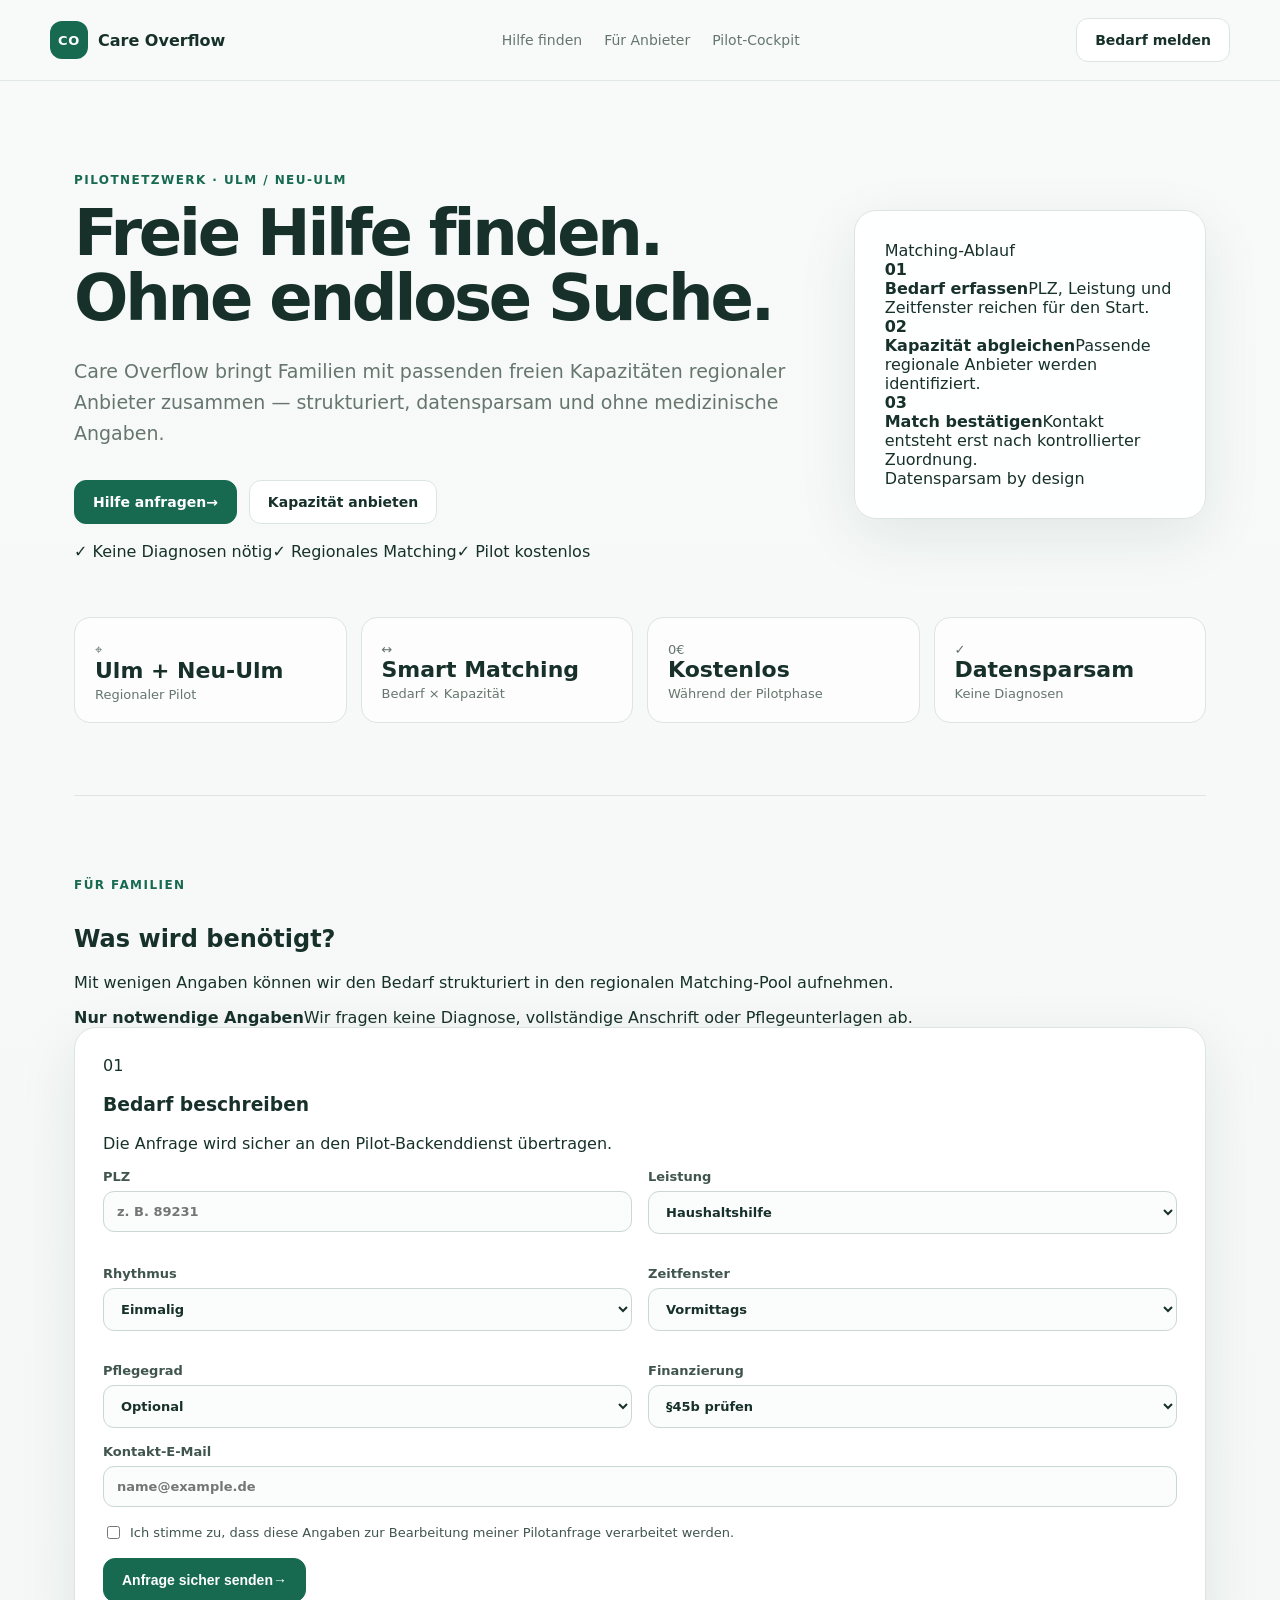
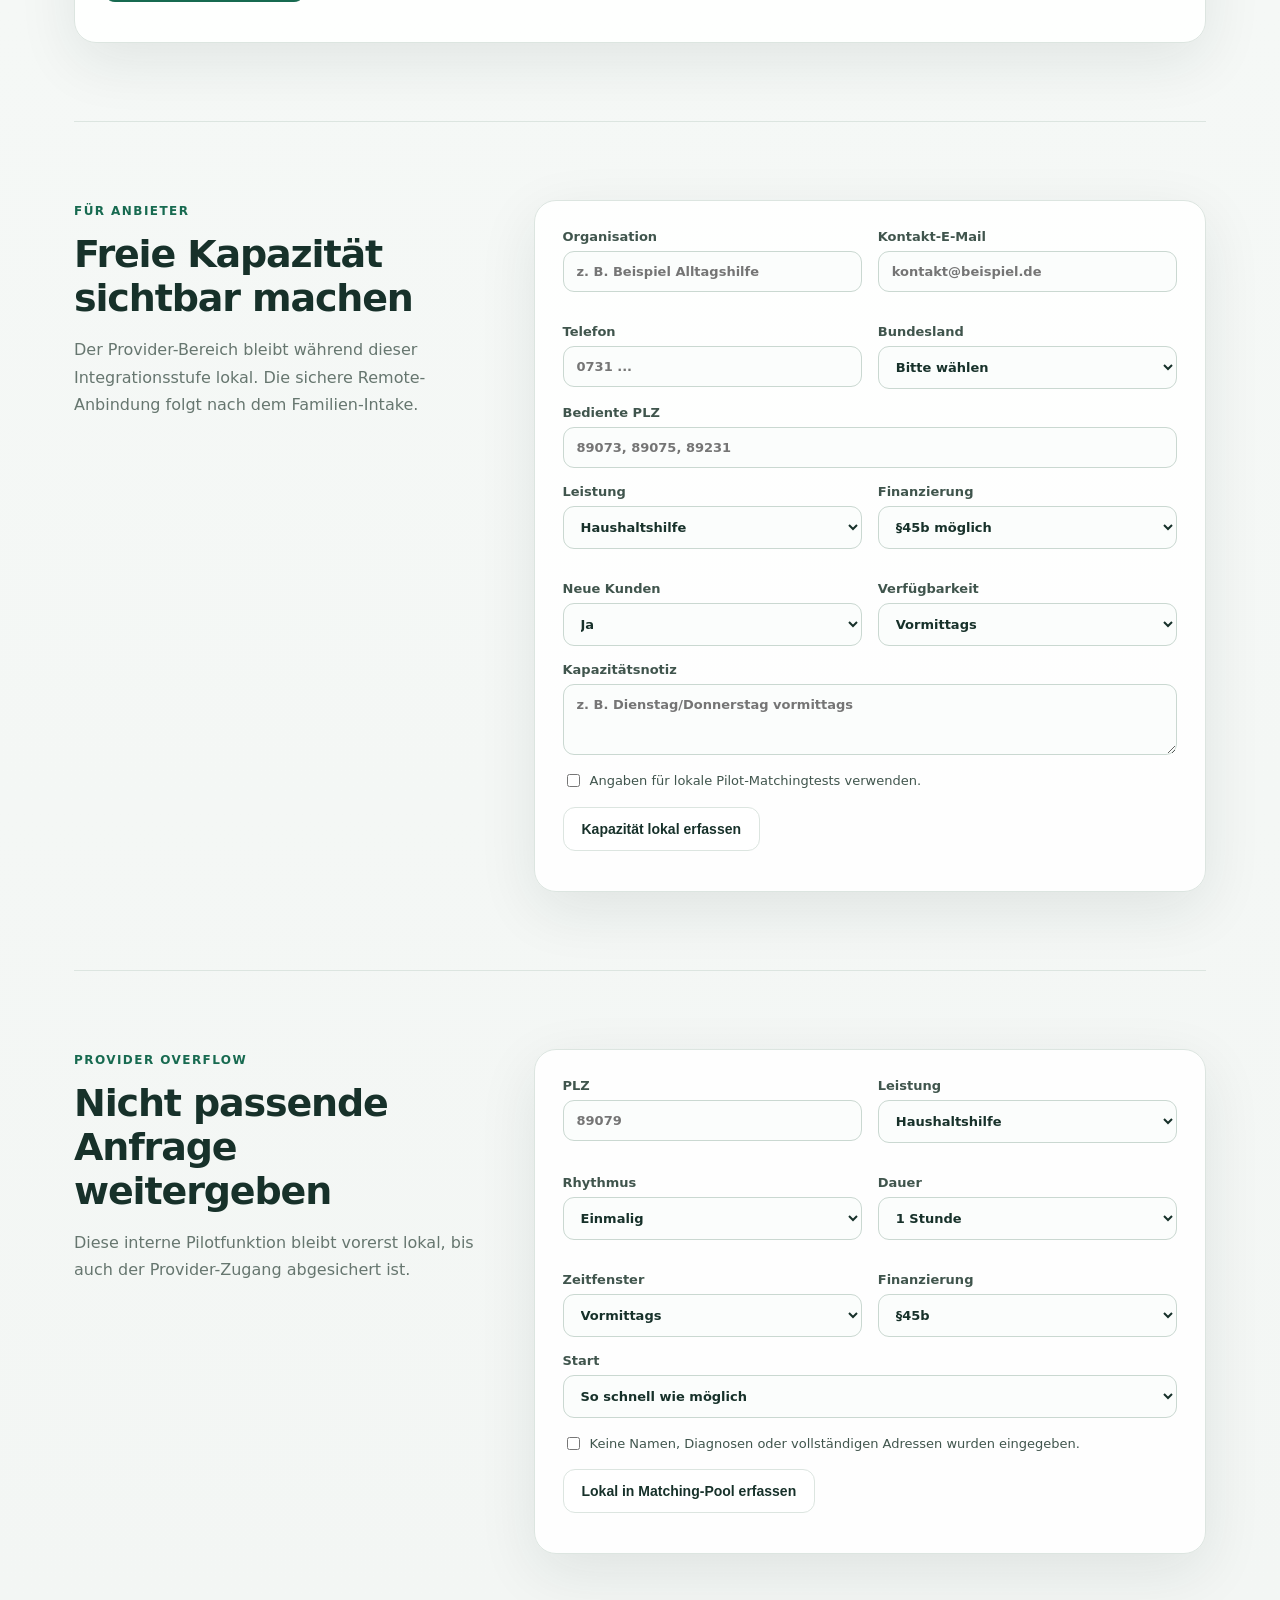
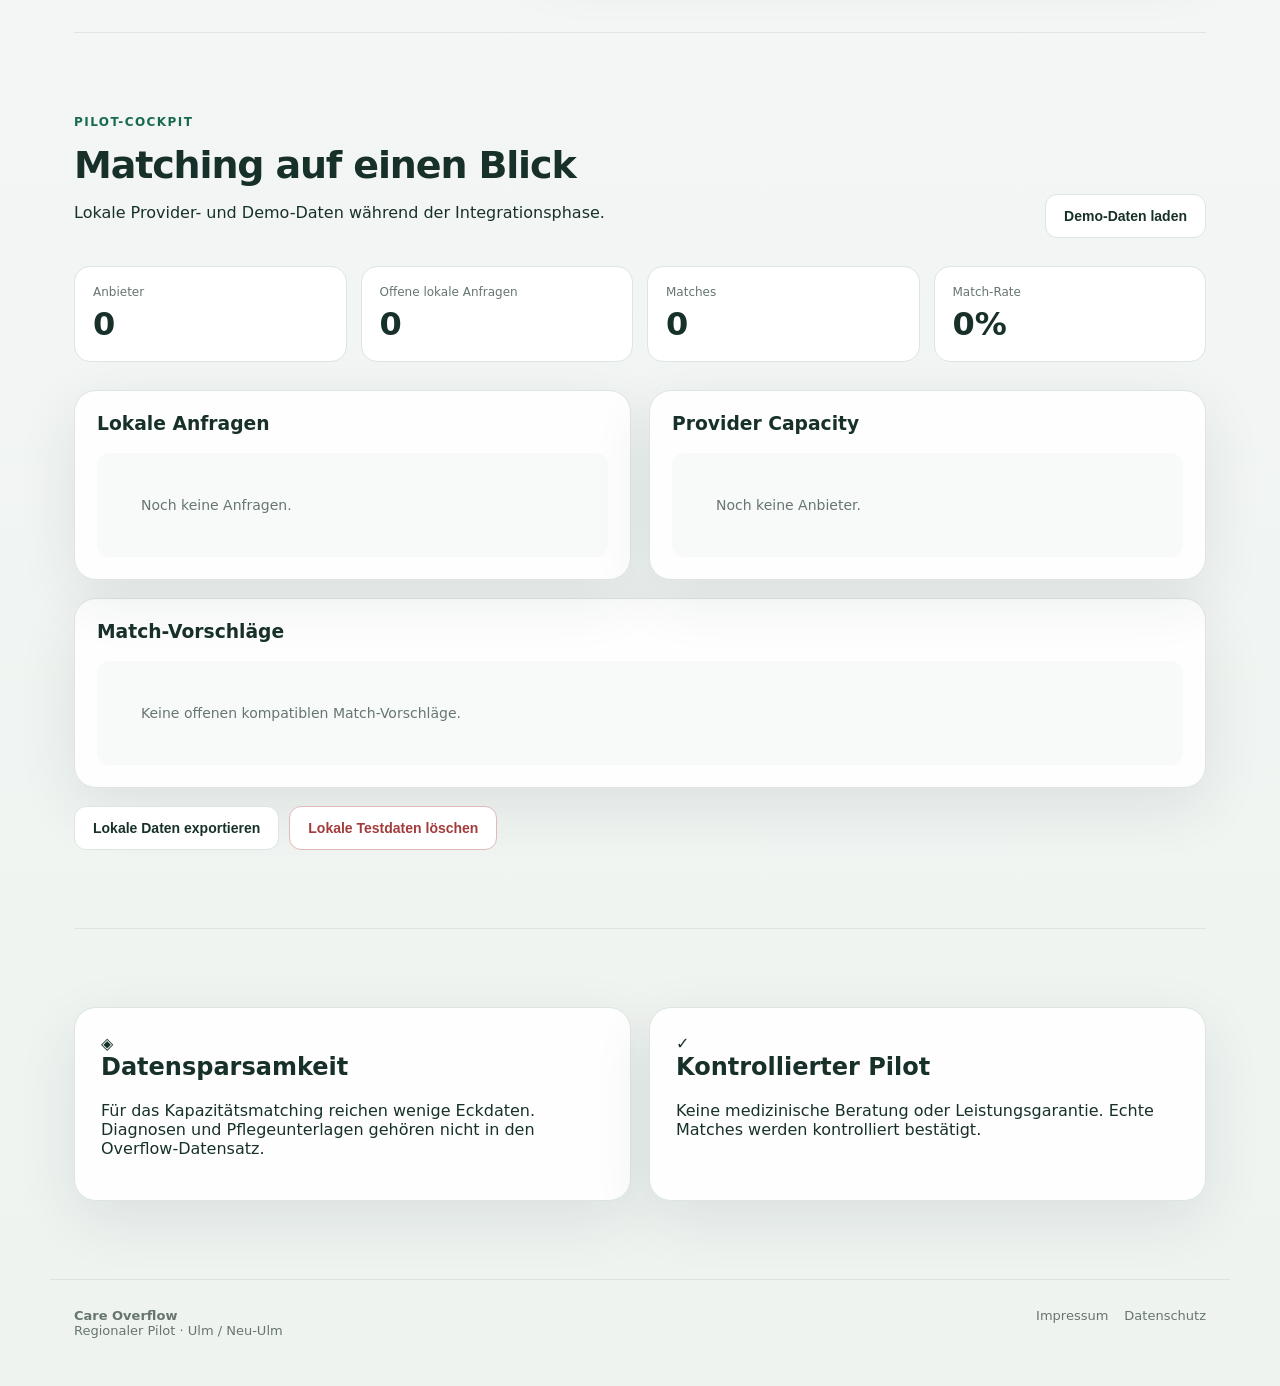
==== commit 81c1691a: "Connect family intake UI to secure backend flow" ====
--- a/index.html
+++ b/index.html
@@ -3,121 +3,96 @@
 <head>
   <meta charset="utf-8" />
   <meta name="viewport" content="width=device-width,initial-scale=1" />
-  <meta name="description" content="Pilotnetzwerk für Alltagshilfe und haushaltsnahe Unterstützung in Ulm und Neu-Ulm." />
-  <title>Care Overflow Pilot · Ulm/Neu-Ulm</title>
+  <meta name="description" content="Care Overflow verbindet Familien mit freien Kapazitäten regionaler Alltagshilfe-Anbieter in Ulm und Neu-Ulm." />
+  <title>Care Overflow · Hilfe finden, wenn sie gebraucht wird</title>
   <link rel="stylesheet" href="assets/styles.css" />
 </head>
 <body>
   <header class="site-header">
-    <a class="brand" href="#top" aria-label="Startseite"><span class="brand-mark">CO</span><span>Care Overflow Pilot</span></a>
-    <nav><a href="#anbieter">Für Anbieter</a><a href="#familien">Für Familien</a><a href="#dashboard">Pilot-Dashboard</a></nav>
+    <a class="brand" href="#top" aria-label="Care Overflow Startseite"><span class="brand-mark">CO</span><span>Care Overflow</span></a>
+    <nav><a href="#familien">Hilfe finden</a><a href="#anbieter">Für Anbieter</a><a href="#dashboard">Pilot-Cockpit</a></nav>
+    <a class="button header-cta" href="#familien">Bedarf melden</a>
   </header>
 
   <main id="top">
     <section class="hero">
       <div class="hero-copy">
-        <span class="eyebrow">Pilotphase · Ulm / Neu-Ulm · kostenlos</span>
-        <h1>Freie Kapazitäten besser nutzen. Passende Anfragen regional weitervermitteln.</h1>
-        <p>Ein schlanker Pilot für anerkannte Anbieter von Alltagshilfe und haushaltsnaher Unterstützung. Wenn ein Anbieter eine Anfrage nicht übernehmen kann, prüfen wir, ob eine passende freie Kapazität im lokalen Netzwerk vorhanden ist.</p>
-        <div class="hero-actions"><a class="button primary" href="#anbieter">Pilot-Erfassung ansehen</a><a class="button ghost" href="#dashboard">Matching-Demo öffnen</a></div>
-        <p class="trust-note"><strong>v0.1 Hinweis:</strong> Die Formulare senden aktuell keine Daten an einen Server. Sie dienen der internen Erfassung während Pilotgesprächen und speichern ausschließlich lokal im verwendeten Browser.</p>
+        <span class="eyebrow"><i></i> Pilotnetzwerk · Ulm / Neu-Ulm</span>
+        <h1>Freie Hilfe finden.<br><span>Ohne endlose Suche.</span></h1>
+        <p>Care Overflow bringt Familien mit passenden freien Kapazitäten regionaler Anbieter zusammen — strukturiert, datensparsam und ohne medizinische Angaben.</p>
+        <div class="hero-actions"><a class="button primary large" href="#familien">Hilfe anfragen <span>→</span></a><a class="button ghost large" href="#anbieter">Kapazität anbieten</a></div>
+        <div class="trust-row"><span>✓ Keine Diagnosen nötig</span><span>✓ Regionales Matching</span><span>✓ Pilot kostenlos</span></div>
       </div>
-      <aside class="hero-card" aria-label="So funktioniert der Pilot">
-        <h2>So funktioniert es</h2>
-        <ol>
-          <li><strong>Anfrage entsteht</strong><span>PLZ, Hilfeart, Termin, Finanzierung.</span></li>
-          <li><strong>Kapazität wird geprüft</strong><span>Nur kompatible Anbieter werden berücksichtigt.</span></li>
-          <li><strong>Match wird bestätigt</strong><span>Kontaktdaten erst nach Zustimmung.</span></li>
-        </ol>
+      <aside class="hero-card" aria-label="Care Overflow Matching">
+        <div class="live-label"><span></span> Matching-Ablauf</div>
+        <div class="flow-step"><b>01</b><div><strong>Bedarf erfassen</strong><span>PLZ, Leistung und Zeitfenster reichen für den Start.</span></div></div>
+        <div class="flow-line"></div>
+        <div class="flow-step"><b>02</b><div><strong>Kapazität abgleichen</strong><span>Passende regionale Anbieter werden identifiziert.</span></div></div>
+        <div class="flow-line"></div>
+        <div class="flow-step"><b>03</b><div><strong>Match bestätigen</strong><span>Kontakt entsteht erst nach kontrollierter Zuordnung.</span></div></div>
+        <div class="privacy-chip">Datensparsam by design</div>
       </aside>
     </section>
 
     <section class="stats" aria-label="Pilotprinzipien">
-      <article><strong>1 Region</strong><span>Ulm + Neu-Ulm</span></article>
-      <article><strong>1 Fokus</strong><span>Alltagshilfe / Haushalt</span></article>
-      <article><strong>0 €</strong><span>Teilnahme im Pilot</span></article>
-      <article><strong>Datensparsam</strong><span>Matching ohne Diagnosen</span></article>
+      <article><span class="stat-icon">⌖</span><div><strong>Ulm + Neu-Ulm</strong><span>Regionaler Pilot</span></div></article>
+      <article><span class="stat-icon">↔</span><div><strong>Smart Matching</strong><span>Bedarf × Kapazität</span></div></article>
+      <article><span class="stat-icon">0€</span><div><strong>Kostenlos</strong><span>Während der Pilotphase</span></div></article>
+      <article><span class="stat-icon">✓</span><div><strong>Datensparsam</strong><span>Keine Diagnosen</span></div></article>
     </section>
 
-    <section id="anbieter" class="section two-column">
-      <div>
-        <span class="eyebrow">Interne Pilot-Erfassung</span>
-        <h2>Provider-Kapazität erfassen</h2>
-        <p>Diese v0.1 ist für die manuelle Erfassung durch das Pilotteam gedacht. Remote-Onboarding wird erst aktiviert, wenn ein abgesichertes Backend vorhanden ist.</p>
-      </div>
-      <form id="provider-form" class="card form-card">
+    <section id="familien" class="section intake-section">
+      <div class="section-copy"><span class="eyebrow">Für Familien</span><h2>Was wird benötigt?</h2><p>Mit wenigen Angaben können wir den Bedarf strukturiert in den regionalen Matching-Pool aufnehmen.</p><div class="info-panel"><strong>Nur notwendige Angaben</strong><span>Wir fragen keine Diagnose, vollständige Anschrift oder Pflegeunterlagen ab.</span></div></div>
+      <form id="family-form" class="card form-card premium-form">
+        <div class="form-heading"><span class="step-badge">01</span><div><h3>Bedarf beschreiben</h3><p>Die Anfrage wird sicher an den Pilot-Backenddienst übertragen.</p></div></div>
         <div class="grid-2">
-          <label>Organisation<input name="name" required placeholder="z. B. Beispiel Alltagshilfe" /></label>
-          <label>Kontakt-E-Mail<input name="email" required type="email" placeholder="kontakt@beispiel.de" /></label>
-          <label>Telefon<input name="phone" placeholder="0731 ..." /></label>
-          <label>Bundesland<select name="state" required><option value="">Bitte wählen</option><option>Baden-Württemberg</option><option>Bayern</option></select></label>
-        </div>
-        <label>Bediente PLZ<input name="postalCodes" required placeholder="89073, 89075, 89231" /></label>
-        <div class="grid-2">
-          <label>Leistung<select name="service" required><option value="Haushaltshilfe">Haushaltshilfe</option><option value="Alltagsbegleitung">Alltagsbegleitung</option><option value="Einkaufsbegleitung">Einkaufsbegleitung</option><option value="Begleitung zu Terminen">Begleitung zu Terminen</option></select></label>
-          <label>Finanzierung<select name="funding" required><option value="§45b möglich">§45b möglich</option><option value="Selbstzahler">Selbstzahler</option><option value="Beides">Beides</option><option value="Noch zu klären">Noch zu klären</option></select></label>
-          <label>Neue Kunden<select name="accepting" required><option value="Ja">Ja</option><option value="Eingeschränkt">Eingeschränkt</option><option value="Nein">Nein</option></select></label>
-          <label>Verfügbarkeit<select name="availability" required><option value="Vormittags">Vormittags</option><option value="Nachmittags">Nachmittags</option><option value="Flexibel">Flexibel</option><option value="Einzelne Slots">Einzelne Slots</option></select></label>
-        </div>
-        <label>Kapazitätsnotiz<textarea name="notes" rows="3" placeholder="z. B. Dienstag/Donnerstag vormittags, max. 10 km"></textarea></label>
-        <label class="check"><input type="checkbox" required name="consent" /> Die Angaben dürfen für den internen Pilot lokal erfasst und für Matching-Tests genutzt werden.</label>
-        <button class="button primary" type="submit">Lokal erfassen</button>
-        <p id="provider-message" class="form-message" role="status"></p>
-      </form>
-    </section>
-
-    <section class="section two-column alt">
-      <div><span class="eyebrow">Overflow</span><h2>Anfrage lokal erfassen</h2><p>Für Matching-Tests werden nur die für die Kapazitätssuche notwendigen Eckdaten erfasst.</p></div>
-      <form id="overflow-form" class="card form-card">
-        <div class="grid-2">
-          <label>PLZ<input name="postalCode" required pattern="[0-9]{5}" placeholder="89079" /></label>
-          <label>Leistung<select name="service" required><option>Haushaltshilfe</option><option>Alltagsbegleitung</option><option>Einkaufsbegleitung</option><option>Begleitung zu Terminen</option></select></label>
-          <label>Rhythmus<select name="frequency" required><option>Einmalig</option><option>Wöchentlich</option><option>14-tägig</option><option>Flexibel</option></select></label>
-          <label>Dauer<select name="duration" required><option>1 Stunde</option><option>2 Stunden</option><option>3 Stunden</option><option>4+ Stunden</option></select></label>
-          <label>Zeitfenster<select name="timeWindow" required><option>Vormittags</option><option>Nachmittags</option><option>Flexibel</option></select></label>
-          <label>Finanzierung<select name="funding" required><option>§45b</option><option>Selbstzahler</option><option>Noch zu klären</option></select></label>
-        </div>
-        <label>Start<select name="start" required><option>So schnell wie möglich</option><option>Innerhalb 7 Tage</option><option>Innerhalb 30 Tage</option><option>Später</option></select></label>
-        <label class="check"><input type="checkbox" required /> Keine Namen, Diagnosen oder vollständigen Adressen wurden eingegeben.</label>
-        <button class="button primary" type="submit">Lokal in Matching-Pool erfassen</button>
-        <p id="overflow-message" class="form-message" role="status"></p>
-      </form>
-    </section>
-
-    <section id="familien" class="section two-column">
-      <div><span class="eyebrow">Für Familien · Demo</span><h2>Bedarf erfassen</h2><p>Die Familienansicht zeigt, welche Informationen später für eine Anfrage nötig wären. In v0.1 wird noch keine Anfrage online versendet.</p></div>
-      <form id="family-form" class="card form-card">
-        <div class="grid-2">
-          <label>PLZ<input name="postalCode" required pattern="[0-9]{5}" placeholder="89231" /></label>
+          <label>PLZ<input name="postalCode" required inputmode="numeric" pattern="[0-9]{5}" maxlength="5" placeholder="z. B. 89231" /></label>
           <label>Leistung<select name="service" required><option>Haushaltshilfe</option><option>Alltagsbegleitung</option><option>Einkaufsbegleitung</option><option>Begleitung zu Terminen</option></select></label>
           <label>Rhythmus<select name="frequency" required><option>Einmalig</option><option>Wöchentlich</option><option>14-tägig</option><option>Flexibel</option></select></label>
           <label>Zeitfenster<select name="timeWindow" required><option>Vormittags</option><option>Nachmittags</option><option>Flexibel</option></select></label>
           <label>Pflegegrad<select name="careLevel"><option value="">Optional</option><option>1</option><option>2</option><option>3</option><option>4</option><option>5</option></select></label>
           <label>Finanzierung<select name="funding"><option>§45b prüfen</option><option>Selbstzahler</option><option>Noch unklar</option></select></label>
         </div>
-        <label>Kontakt-E-Mail<input type="email" required name="email" placeholder="name@example.de" /></label>
-        <label class="check"><input type="checkbox" required /> Ich verstehe, dass diese Demoangaben ausschließlich lokal in diesem Browser gespeichert werden.</label>
-        <button class="button primary" type="submit">Demo-Anfrage lokal erfassen</button>
-        <p id="family-message" class="form-message" role="status"></p>
+        <label>Kontakt-E-Mail<input type="email" required name="email" autocomplete="email" placeholder="name@example.de" /></label>
+        <label class="check"><input type="checkbox" required /><span>Ich stimme zu, dass diese Angaben zur Bearbeitung meiner Pilotanfrage verarbeitet werden.</span></label>
+        <button class="button primary submit-button" type="submit"><span class="button-label">Anfrage sicher senden</span><span class="button-arrow">→</span></button>
+        <p id="family-message" class="form-message" role="status" aria-live="polite"></p>
+      </form>
+    </section>
+
+    <section id="anbieter" class="section two-column alt">
+      <div><span class="eyebrow">Für Anbieter</span><h2>Freie Kapazität sichtbar machen</h2><p>Der Provider-Bereich bleibt während dieser Integrationsstufe lokal. Die sichere Remote-Anbindung folgt nach dem Familien-Intake.</p></div>
+      <form id="provider-form" class="card form-card">
+        <div class="grid-2"><label>Organisation<input name="name" required placeholder="z. B. Beispiel Alltagshilfe" /></label><label>Kontakt-E-Mail<input name="email" required type="email" placeholder="kontakt@beispiel.de" /></label><label>Telefon<input name="phone" placeholder="0731 ..." /></label><label>Bundesland<select name="state" required><option value="">Bitte wählen</option><option>Baden-Württemberg</option><option>Bayern</option></select></label></div>
+        <label>Bediente PLZ<input name="postalCodes" required placeholder="89073, 89075, 89231" /></label>
+        <div class="grid-2"><label>Leistung<select name="service" required><option>Haushaltshilfe</option><option>Alltagsbegleitung</option><option>Einkaufsbegleitung</option><option>Begleitung zu Terminen</option></select></label><label>Finanzierung<select name="funding" required><option>§45b möglich</option><option>Selbstzahler</option><option>Beides</option><option>Noch zu klären</option></select></label><label>Neue Kunden<select name="accepting" required><option>Ja</option><option>Eingeschränkt</option><option>Nein</option></select></label><label>Verfügbarkeit<select name="availability" required><option>Vormittags</option><option>Nachmittags</option><option>Flexibel</option><option>Einzelne Slots</option></select></label></div>
+        <label>Kapazitätsnotiz<textarea name="notes" rows="3" placeholder="z. B. Dienstag/Donnerstag vormittags"></textarea></label>
+        <label class="check"><input type="checkbox" required name="consent" /><span>Angaben für lokale Pilot-Matchingtests verwenden.</span></label>
+        <button class="button secondary-submit" type="submit">Kapazität lokal erfassen</button><p id="provider-message" class="form-message" role="status"></p>
+      </form>
+    </section>
+
+    <section class="section two-column compact-section">
+      <div><span class="eyebrow">Provider Overflow</span><h2>Nicht passende Anfrage weitergeben</h2><p>Diese interne Pilotfunktion bleibt vorerst lokal, bis auch der Provider-Zugang abgesichert ist.</p></div>
+      <form id="overflow-form" class="card form-card">
+        <div class="grid-2"><label>PLZ<input name="postalCode" required pattern="[0-9]{5}" placeholder="89079" /></label><label>Leistung<select name="service" required><option>Haushaltshilfe</option><option>Alltagsbegleitung</option><option>Einkaufsbegleitung</option><option>Begleitung zu Terminen</option></select></label><label>Rhythmus<select name="frequency" required><option>Einmalig</option><option>Wöchentlich</option><option>14-tägig</option><option>Flexibel</option></select></label><label>Dauer<select name="duration" required><option>1 Stunde</option><option>2 Stunden</option><option>3 Stunden</option><option>4+ Stunden</option></select></label><label>Zeitfenster<select name="timeWindow" required><option>Vormittags</option><option>Nachmittags</option><option>Flexibel</option></select></label><label>Finanzierung<select name="funding" required><option>§45b</option><option>Selbstzahler</option><option>Noch zu klären</option></select></label></div>
+        <label>Start<select name="start" required><option>So schnell wie möglich</option><option>Innerhalb 7 Tage</option><option>Innerhalb 30 Tage</option><option>Später</option></select></label><label class="check"><input type="checkbox" required /><span>Keine Namen, Diagnosen oder vollständigen Adressen wurden eingegeben.</span></label><button class="button secondary-submit" type="submit">Lokal in Matching-Pool erfassen</button><p id="overflow-message" class="form-message" role="status"></p>
       </form>
     </section>
 
     <section id="dashboard" class="section dashboard-section">
-      <div class="dashboard-head"><div><span class="eyebrow">Interner Pilot</span><h2>Matching-Dashboard</h2></div><button id="seed-demo" class="button ghost" type="button">Demo-Daten laden</button></div>
-      <div class="dashboard-metrics"><article><span>Anbieter</span><strong id="metric-providers">0</strong></article><article><span>Offene Anfragen</span><strong id="metric-open">0</strong></article><article><span>Matches</span><strong id="metric-matched">0</strong></article><article><span>Match-Rate</span><strong id="metric-rate">0%</strong></article></div>
-      <div class="dashboard-grid"><div class="card table-card"><h3>Offene Anfragen</h3><div id="requests-list" class="list-empty">Noch keine Anfragen.</div></div><div class="card table-card"><h3>Provider Capacity</h3><div id="providers-list" class="list-empty">Noch keine Anbieter.</div></div></div>
-      <div class="card match-card"><h3>Match-Vorschläge</h3><div id="matches-list" class="list-empty">Sobald Anbieter und Anfragen vorhanden sind, erscheinen hier kompatible Vorschläge.</div></div>
-      <div class="dashboard-actions"><button id="export-data" class="button ghost" type="button">Pilotdaten exportieren</button><button id="clear-data" class="button danger" type="button">Lokale Testdaten löschen</button></div>
-      <p class="small-print">Dieses Dashboard speichert Daten in v0.1 ausschließlich lokal im Browser (localStorage). Es ist noch kein öffentliches Intake-System. Vor Remote-Onboarding oder echter Familiennutzung ist ein abgesichertes Backend mit Rollen, DSGVO-Konzept und Zugriffskontrollen erforderlich.</p>
+      <div class="dashboard-head"><div><span class="eyebrow">Pilot-Cockpit</span><h2>Matching auf einen Blick</h2><p>Lokale Provider- und Demo-Daten während der Integrationsphase.</p></div><button id="seed-demo" class="button ghost" type="button">Demo-Daten laden</button></div>
+      <div class="dashboard-metrics"><article><span>Anbieter</span><strong id="metric-providers">0</strong></article><article><span>Offene lokale Anfragen</span><strong id="metric-open">0</strong></article><article><span>Matches</span><strong id="metric-matched">0</strong></article><article><span>Match-Rate</span><strong id="metric-rate">0%</strong></article></div>
+      <div class="dashboard-grid"><div class="card table-card"><h3>Lokale Anfragen</h3><div id="requests-list" class="list-empty">Noch keine lokalen Anfragen.</div></div><div class="card table-card"><h3>Provider Capacity</h3><div id="providers-list" class="list-empty">Noch keine Anbieter.</div></div></div>
+      <div class="card match-card"><h3>Match-Vorschläge</h3><div id="matches-list" class="list-empty">Kompatible lokale Pilotdaten erscheinen hier.</div></div>
+      <div class="dashboard-actions"><button id="export-data" class="button ghost" type="button">Lokale Daten exportieren</button><button id="clear-data" class="button danger" type="button">Lokale Testdaten löschen</button></div>
     </section>
 
-    <section class="section legal-grid">
-      <article class="card"><h2>Datensparsamkeit</h2><p>Für ein erstes Kapazitätsmatching reichen PLZ, Leistung, Zeitfenster, Rhythmus und Finanzierungsart. Diagnosen und Pflegeunterlagen gehören nicht in den Overflow-Datensatz.</p></article>
-      <article class="card"><h2>Pilotgrenze</h2><p>Keine medizinische Beratung, keine Pflegekassenvertretung, keine Abrechnung und keine Garantie einer verfügbaren Leistung. Jeder echte Match wird vor einer Kontaktherstellung manuell bestätigt.</p></article>
-    </section>
+    <section class="section legal-grid"><article class="card"><span class="legal-icon">◈</span><h2>Datensparsamkeit</h2><p>Für das Kapazitätsmatching reichen wenige Eckdaten. Diagnosen und Pflegeunterlagen gehören nicht in den Overflow-Datensatz.</p></article><article class="card"><span class="legal-icon">✓</span><h2>Kontrollierter Pilot</h2><p>Keine medizinische Beratung oder Leistungsgarantie. Echte Matches werden kontrolliert bestätigt.</p></article></section>
   </main>
 
-  <footer><div><strong>Care Overflow Pilot</strong><span>Ulm / Neu-Ulm</span></div><div class="footer-links"><a href="impressum.html">Impressum</a><a href="datenschutz.html">Datenschutz</a></div></footer>
+  <footer><div><strong>Care Overflow</strong><span>Regionaler Pilot · Ulm / Neu-Ulm</span></div><div class="footer-links"><a href="impressum.html">Impressum</a><a href="datenschutz.html">Datenschutz</a></div></footer>
+  <script src="assets/runtime-config.js"></script>
   <script src="assets/app.js"></script>
 </body>
 </html>
